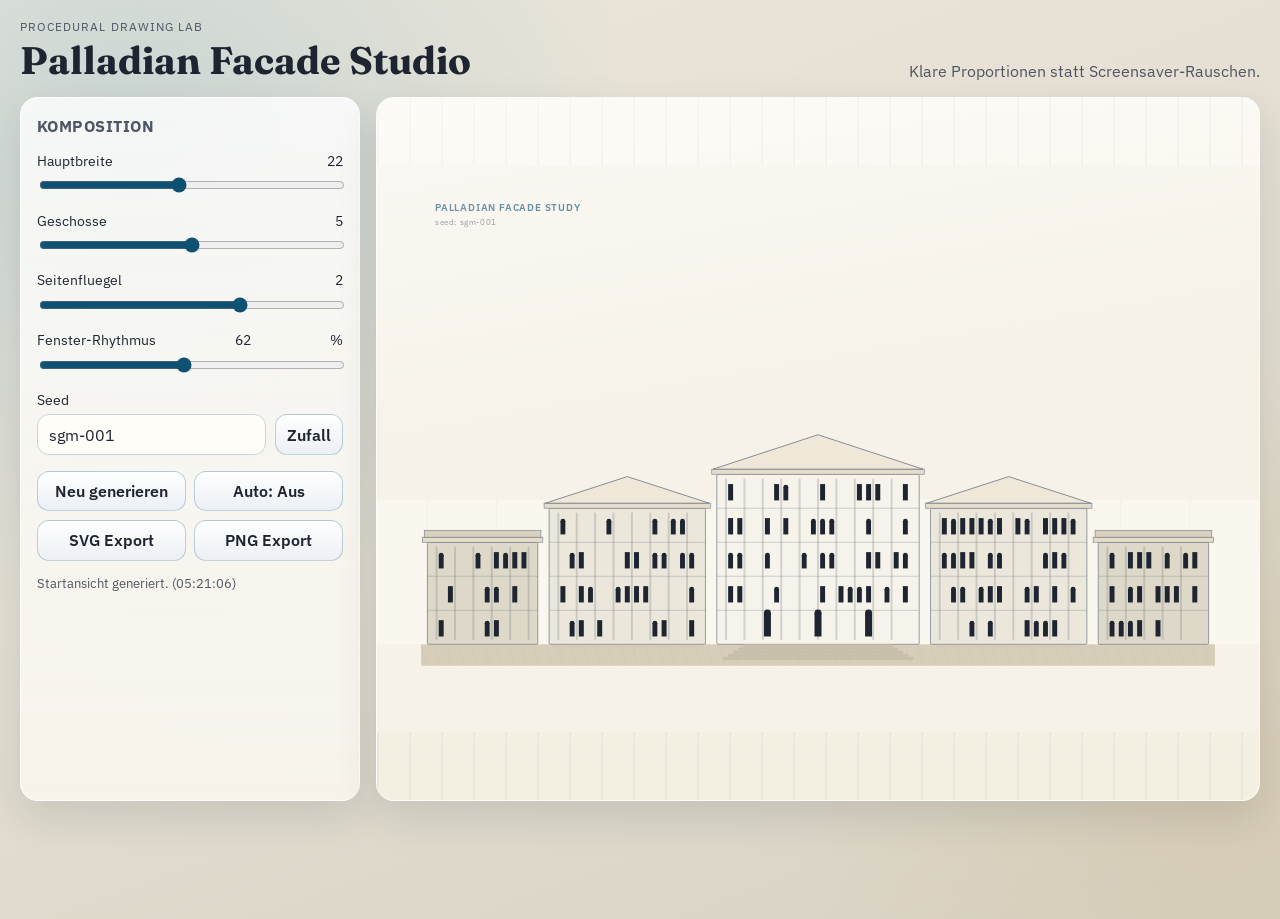
==== index.html @ 83f9e9b2 "Modernize facade generator UI and controls" ====
<!doctype html>
<html lang="de">
<head>
  <meta charset="utf-8">
  <meta name="viewport" content="width=device-width, initial-scale=1">
  <title>Palladian Facade Studio</title>
  <link rel="preconnect" href="https://fonts.googleapis.com">
  <link rel="preconnect" href="https://fonts.gstatic.com" crossorigin>
  <link href="https://fonts.googleapis.com/css2?family=Fraunces:opsz,wght@9..144,400;9..144,700&family=IBM+Plex+Sans:wght@400;500;600&display=swap" rel="stylesheet">
  <link rel="stylesheet" href="./styles.css">
</head>
<body>
  <main class="app-shell">
    <header class="topbar">
      <div>
        <p class="eyebrow">Procedural Drawing Lab</p>
        <h1>Palladian Facade Studio</h1>
      </div>
      <p class="subline">Klare Proportionen statt Screensaver-Rauschen.</p>
    </header>

    <section class="workspace">
      <aside class="panel card">
        <h2>Komposition</h2>

        <label for="widthRange">Hauptbreite <span id="widthValue">22</span></label>
        <input id="widthRange" type="range" min="12" max="34" step="1" value="22">

        <label for="floorsRange">Geschosse <span id="floorsValue">5</span></label>
        <input id="floorsRange" type="range" min="2" max="8" step="1" value="5">

        <label for="wingsRange">Seitenfluegel <span id="wingsValue">2</span></label>
        <input id="wingsRange" type="range" min="0" max="3" step="1" value="2">

        <label for="rhythmRange">Fenster-Rhythmus <span id="rhythmValue">62</span>%</label>
        <input id="rhythmRange" type="range" min="35" max="92" step="1" value="62">

        <label for="seedInput">Seed</label>
        <div class="seed-row">
          <input id="seedInput" type="text" value="sgm-001" spellcheck="false">
          <button id="randomSeed" type="button">Zufall</button>
        </div>

        <div class="button-grid">
          <button id="regenerate" type="button">Neu generieren</button>
          <button id="toggleAuto" type="button">Auto: Aus</button>
          <button id="downloadSvg" type="button">SVG Export</button>
          <button id="downloadPng" type="button">PNG Export</button>
        </div>

        <p id="statusLine" class="status">Bereit.</p>
      </aside>

      <section class="preview card" aria-label="Fassadenvorschau">
        <svg id="facadeSvg" role="img" aria-label="Generierte palladianische Fassade"></svg>
      </section>
    </section>
  </main>

  <script src="./palladio.browser.js"></script>
</body>
</html>
---- styles.css ----
:root {
  --bg-main: #ece7da;
  --bg-soft: #f7f4ec;
  --paper: #fffdf8;
  --ink: #1f2530;
  --ink-soft: #4e5664;
  --line: #ccd2dc;
  --accent: #0f5172;
  --accent-soft: #6da8c7;
  --shadow: 0 16px 40px rgba(25, 34, 46, 0.12);
  --radius: 18px;
}

*,
*::before,
*::after {
  box-sizing: border-box;
}

body {
  margin: 0;
  min-height: 100vh;
  color: var(--ink);
  font-family: "IBM Plex Sans", "Avenir Next", "Segoe UI", sans-serif;
  background:
    radial-gradient(circle at 10% 15%, rgba(109, 168, 199, 0.26), transparent 36%),
    radial-gradient(circle at 95% 85%, rgba(199, 172, 109, 0.2), transparent 30%),
    linear-gradient(160deg, var(--bg-main), #e2ddd0 56%, #d8d2c4);
}

.app-shell {
  width: min(1240px, 100% - 2.4rem);
  margin: 1.2rem auto 2rem;
}

.topbar {
  display: flex;
  gap: 1rem;
  flex-wrap: wrap;
  justify-content: space-between;
  align-items: end;
  margin-bottom: 1rem;
}

.eyebrow {
  margin: 0;
  text-transform: uppercase;
  letter-spacing: 0.09em;
  font-size: 0.73rem;
  color: var(--ink-soft);
}

h1 {
  margin: 0.28rem 0 0;
  font-family: "Fraunces", "Iowan Old Style", "Times New Roman", serif;
  font-size: clamp(1.7rem, 3vw, 2.45rem);
  font-weight: 700;
  line-height: 1.1;
}

.subline {
  margin: 0;
  max-width: 36ch;
  color: var(--ink-soft);
  font-size: 0.97rem;
}

.workspace {
  display: grid;
  grid-template-columns: 340px minmax(0, 1fr);
  gap: 1rem;
  align-items: stretch;
}

.card {
  border: 1px solid rgba(255, 255, 255, 0.7);
  border-radius: var(--radius);
  background: linear-gradient(180deg, rgba(255, 255, 255, 0.8), rgba(249, 246, 238, 0.88));
  box-shadow: var(--shadow);
}

.panel {
  padding: 1.1rem 1rem 1rem;
}

.panel h2 {
  margin: 0 0 0.9rem;
  font-size: 1.02rem;
  letter-spacing: 0.03em;
  text-transform: uppercase;
  color: var(--ink-soft);
}

label {
  display: flex;
  justify-content: space-between;
  margin: 0.82rem 0 0.35rem;
  font-size: 0.9rem;
}

input[type="range"] {
  width: 100%;
  accent-color: var(--accent);
}

input[type="text"] {
  width: 100%;
  border-radius: 12px;
  border: 1px solid var(--line);
  padding: 0.56rem 0.7rem;
  font: inherit;
  color: var(--ink);
  background: var(--paper);
}

.seed-row {
  display: grid;
  grid-template-columns: minmax(0, 1fr) auto;
  gap: 0.55rem;
}

.button-grid {
  margin-top: 1rem;
  display: grid;
  grid-template-columns: repeat(2, minmax(0, 1fr));
  gap: 0.55rem;
}

button {
  border: 1px solid rgba(15, 81, 114, 0.25);
  border-radius: 12px;
  padding: 0.58rem 0.68rem;
  font: inherit;
  font-weight: 600;
  color: var(--ink);
  background: linear-gradient(180deg, #ffffff, #eceff5);
  cursor: pointer;
  transition: transform 130ms ease, box-shadow 130ms ease, border-color 130ms ease;
}

button:hover {
  transform: translateY(-1px);
  box-shadow: 0 7px 16px rgba(25, 34, 46, 0.16);
  border-color: rgba(15, 81, 114, 0.5);
}

button:active {
  transform: translateY(0);
}

.status {
  margin: 0.85rem 0 0;
  min-height: 1.3rem;
  color: var(--ink-soft);
  font-size: 0.84rem;
}

.preview {
  position: relative;
  overflow: hidden;
  background:
    repeating-linear-gradient(
      90deg,
      rgba(15, 81, 114, 0.05) 0,
      rgba(15, 81, 114, 0.05) 2px,
      transparent 2px,
      transparent 32px
    ),
    linear-gradient(180deg, #faf7ee 0%, #f3efe1 100%);
}

.preview::after {
  content: "";
  position: absolute;
  inset: 0;
  pointer-events: none;
  background: linear-gradient(170deg, rgba(255, 255, 255, 0.56), transparent 45%);
}

#facadeSvg {
  display: block;
  width: 100%;
  height: min(78vh, 760px);
}

#facadeSvg.is-refreshing {
  animation: fade-refresh 300ms ease;
}

.facade-root {
  animation: rise-in 420ms cubic-bezier(0.18, 0.84, 0.37, 1);
}

@keyframes rise-in {
  from {
    opacity: 0;
    transform: translateY(16px);
  }

  to {
    opacity: 1;
    transform: translateY(0);
  }
}

@keyframes fade-refresh {
  0% {
    filter: blur(1.8px);
    opacity: 0.35;
  }

  100% {
    filter: blur(0);
    opacity: 1;
  }
}

@media (max-width: 980px) {
  .workspace {
    grid-template-columns: 1fr;
  }

  #facadeSvg {
    height: min(62vh, 620px);
  }
}

@media (max-width: 620px) {
  .app-shell {
    width: min(100% - 1rem, 1240px);
    margin: 0.65rem auto 1rem;
  }

  .panel {
    padding: 0.9rem 0.8rem;
  }

  .button-grid {
    grid-template-columns: 1fr;
  }

  #facadeSvg {
    height: min(56vh, 500px);
  }
}
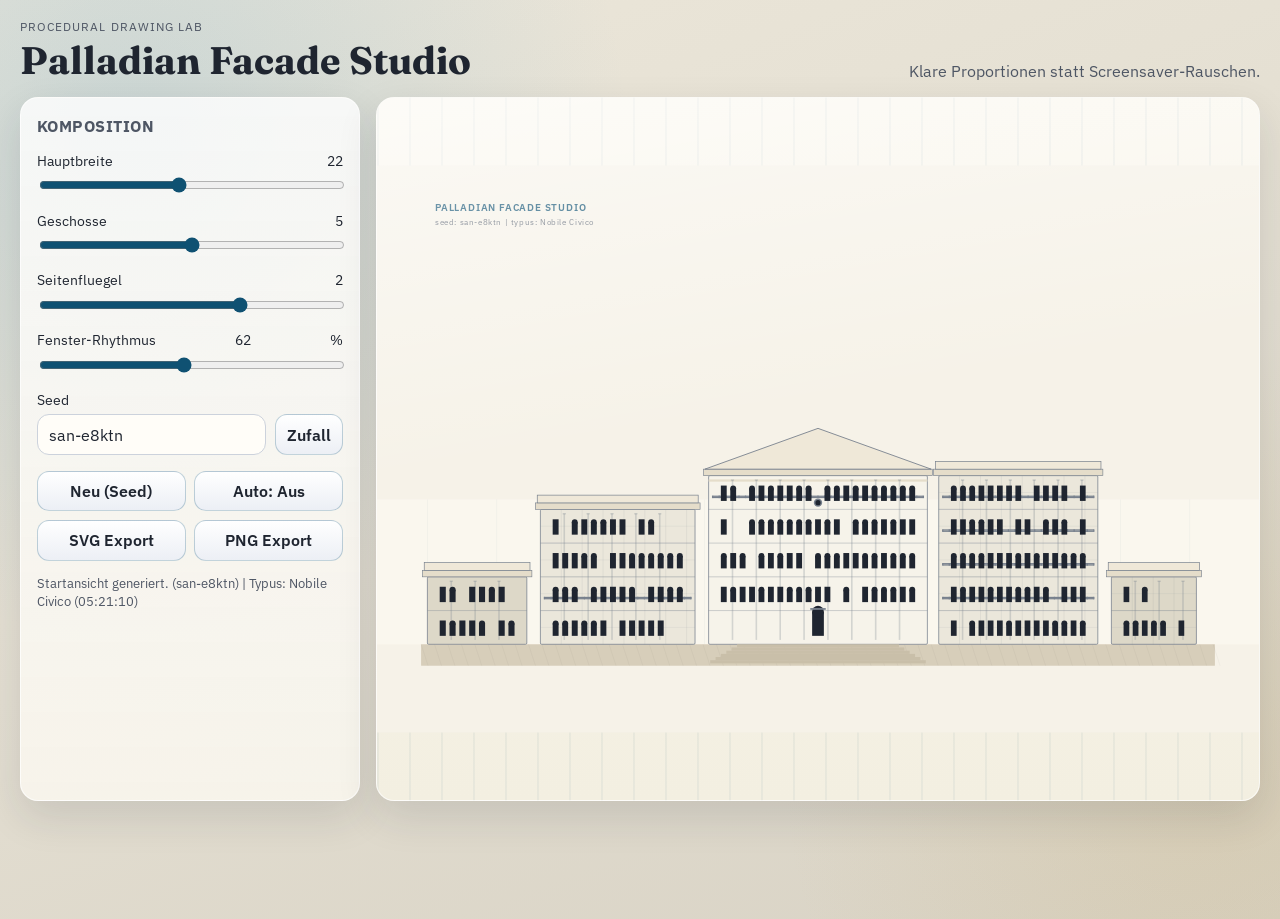
==== commit 3dd31a3d: "Increase facade variation and regenerate with new seed" ====
--- a/index.html
+++ b/index.html
@@ -42,7 +42,7 @@
         </div>
 
         <div class="button-grid">
-          <button id="regenerate" type="button">Neu generieren</button>
+          <button id="regenerate" type="button">Neu (Seed)</button>
           <button id="toggleAuto" type="button">Auto: Aus</button>
           <button id="downloadSvg" type="button">SVG Export</button>
           <button id="downloadPng" type="button">PNG Export</button>
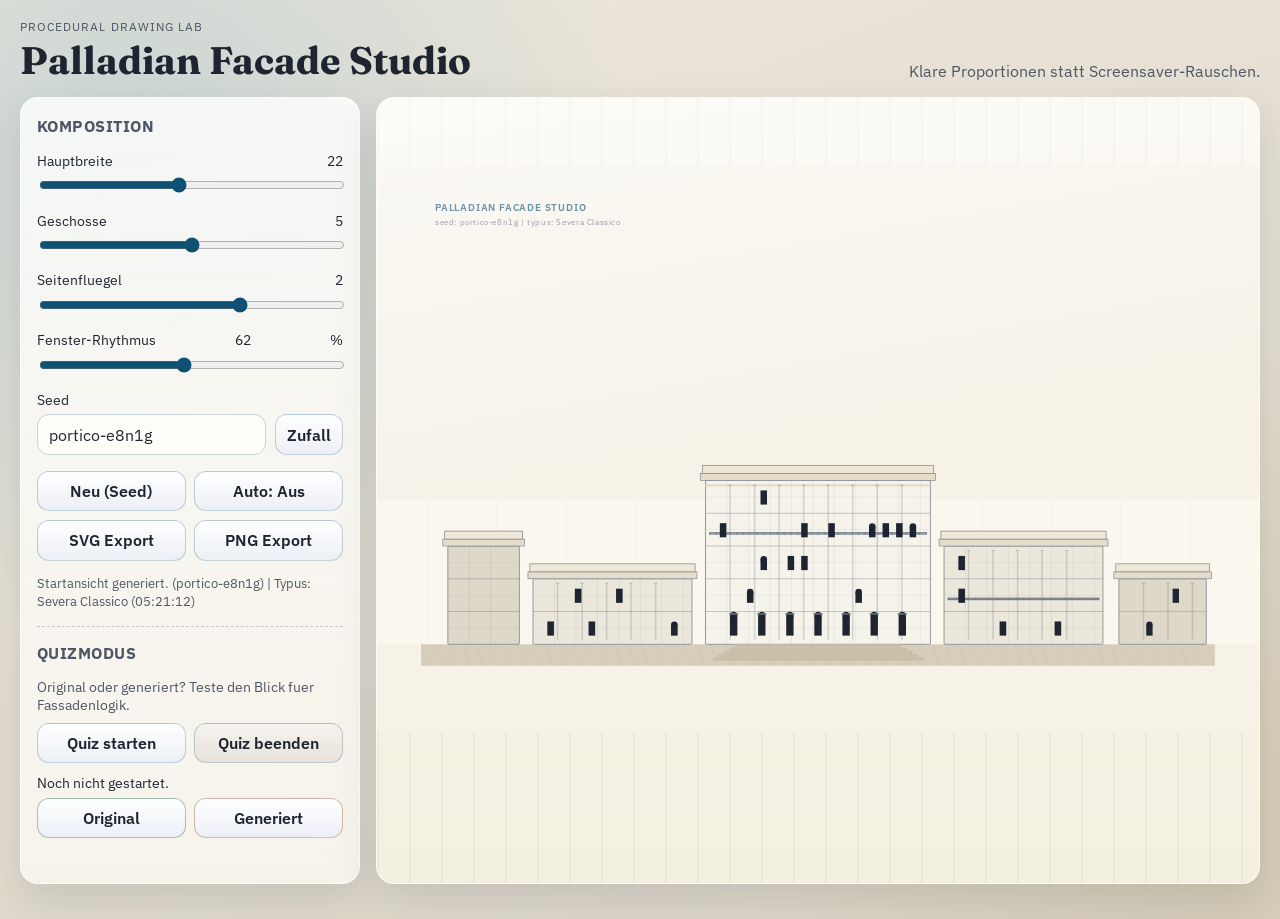
==== commit 180a04e7: "Add educational quiz mode original vs generated" ====
--- a/index.html
+++ b/index.html
@@ -49,6 +49,23 @@
         </div>
 
         <p id="statusLine" class="status">Bereit.</p>
+
+        <section class="quiz-block" aria-label="Quizmodus">
+          <h2>Quizmodus</h2>
+          <p class="quiz-intro">Original oder generiert? Teste den Blick fuer Fassadenlogik.</p>
+          <div class="quiz-top-actions">
+            <button id="startQuiz" type="button">Quiz starten</button>
+            <button id="stopQuiz" type="button">Quiz beenden</button>
+          </div>
+          <p id="quizScore" class="quiz-score">Noch nicht gestartet.</p>
+          <p id="quizQuestion" class="quiz-question" hidden>Ist diese Fassade eher originalnah oder generiert?</p>
+          <div id="quizAnswerRow" class="quiz-answer-row" hidden>
+            <button id="guessOriginal" type="button">Original</button>
+            <button id="guessGenerated" type="button">Generiert</button>
+          </div>
+          <button id="nextQuizRound" type="button" hidden>Naechste Runde</button>
+          <p id="quizFeedback" class="quiz-feedback" aria-live="polite"></p>
+        </section>
       </aside>
 
       <section class="preview card" aria-label="Fassadenvorschau">
--- a/styles.css
+++ b/styles.css
@@ -153,6 +153,75 @@
   min-height: 1.3rem;
   color: var(--ink-soft);
   font-size: 0.84rem;
+}
+
+.quiz-block {
+  margin-top: 1rem;
+  padding-top: 0.95rem;
+  border-top: 1px dashed rgba(31, 37, 48, 0.22);
+}
+
+.quiz-intro {
+  margin: 0 0 0.55rem;
+  color: var(--ink-soft);
+  font-size: 0.85rem;
+}
+
+.quiz-top-actions {
+  display: grid;
+  grid-template-columns: repeat(2, minmax(0, 1fr));
+  gap: 0.55rem;
+}
+
+#stopQuiz {
+  background: linear-gradient(180deg, #f6f3ef, #e8e3da);
+}
+
+.quiz-score {
+  margin: 0.7rem 0 0.35rem;
+  font-size: 0.85rem;
+  color: var(--ink);
+}
+
+.quiz-question {
+  margin: 0.35rem 0 0.55rem;
+  font-size: 0.9rem;
+  color: var(--ink);
+  font-weight: 600;
+}
+
+.quiz-answer-row {
+  display: grid;
+  grid-template-columns: repeat(2, minmax(0, 1fr));
+  gap: 0.55rem;
+}
+
+#guessOriginal {
+  border-color: rgba(26, 96, 44, 0.36);
+}
+
+#guessGenerated {
+  border-color: rgba(141, 77, 28, 0.36);
+}
+
+#nextQuizRound {
+  margin-top: 0.6rem;
+  width: 100%;
+}
+
+.quiz-feedback {
+  min-height: 1.25rem;
+  margin: 0.52rem 0 0;
+  font-size: 0.84rem;
+  color: var(--ink-soft);
+}
+
+.quiz-feedback.is-correct {
+  color: #1f6e35;
+}
+
+.quiz-feedback.is-wrong {
+  color: #8a321f;
 }
 
 .preview {
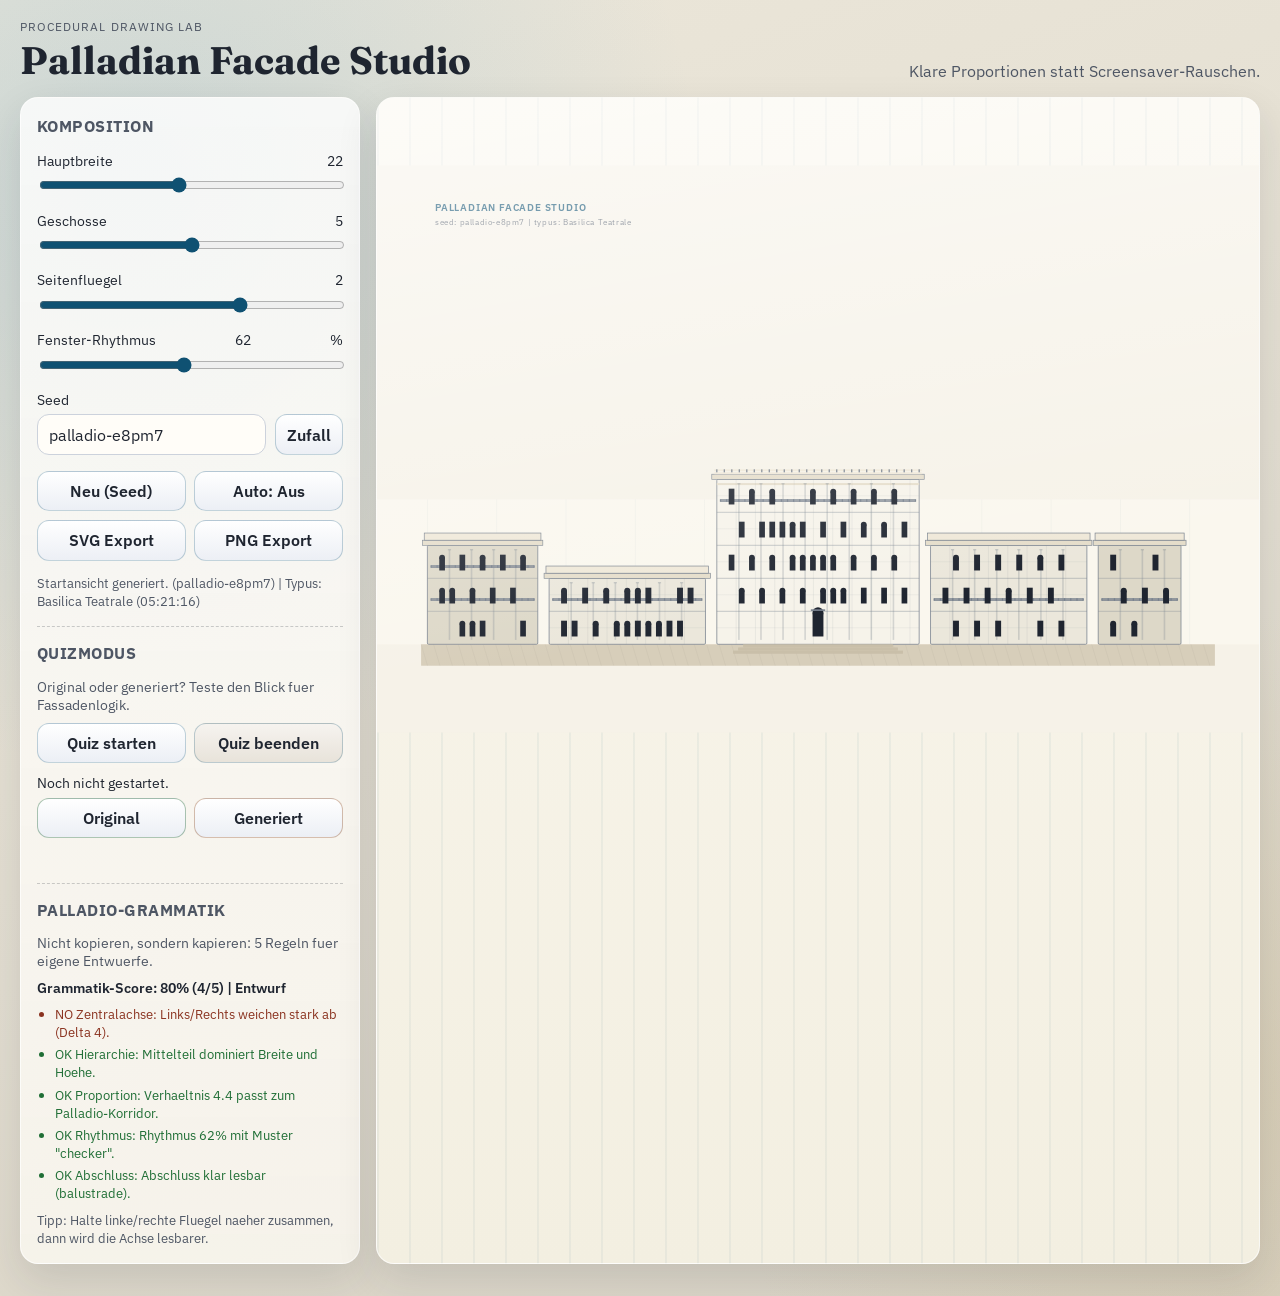
==== commit d2e11bb1: "Add Palladio grammar panel with live learning feedback" ====
--- a/index.html
+++ b/index.html
@@ -66,6 +66,20 @@
           <button id="nextQuizRound" type="button" hidden>Naechste Runde</button>
           <p id="quizFeedback" class="quiz-feedback" aria-live="polite"></p>
         </section>
+
+        <section class="grammar-block" aria-label="Palladio Grammatik">
+          <h2>Palladio-Grammatik</h2>
+          <p class="grammar-intro">Nicht kopieren, sondern kapieren: 5 Regeln fuer eigene Entwuerfe.</p>
+          <p id="grammarScore" class="grammar-score">Grammatik-Score: --</p>
+          <ul class="grammar-rules">
+            <li id="ruleAxis">- Zentralachse und Symmetrie</li>
+            <li id="ruleHierarchy">- Hierarchie von Mitte und Fluegeln</li>
+            <li id="ruleProportion">- Proportionsdisziplin</li>
+            <li id="ruleRhythm">- Rhythmus der Oeffnungen</li>
+            <li id="ruleCrown">- Klarer Fassadenabschluss</li>
+          </ul>
+          <p id="grammarHint" class="grammar-hint">Hinweis folgt nach der naechsten Generierung.</p>
+        </section>
       </aside>
 
       <section class="preview card" aria-label="Fassadenvorschau">
--- a/styles.css
+++ b/styles.css
@@ -222,6 +222,51 @@
 
 .quiz-feedback.is-wrong {
   color: #8a321f;
+}
+
+.grammar-block {
+  margin-top: 1rem;
+  padding-top: 0.95rem;
+  border-top: 1px dashed rgba(31, 37, 48, 0.22);
+}
+
+.grammar-intro {
+  margin: 0 0 0.5rem;
+  color: var(--ink-soft);
+  font-size: 0.85rem;
+}
+
+.grammar-score {
+  margin: 0.3rem 0 0.45rem;
+  font-size: 0.9rem;
+  font-weight: 600;
+  color: var(--ink);
+}
+
+.grammar-rules {
+  margin: 0;
+  padding-left: 1.1rem;
+  font-size: 0.84rem;
+  color: var(--ink-soft);
+}
+
+.grammar-rules li {
+  margin: 0.28rem 0;
+}
+
+.grammar-rules li.is-pass {
+  color: #1f6e35;
+}
+
+.grammar-rules li.is-fail {
+  color: #8a321f;
+}
+
+.grammar-hint {
+  margin: 0.55rem 0 0;
+  min-height: 1.3rem;
+  font-size: 0.84rem;
+  color: var(--ink-soft);
 }
 
 .preview {
